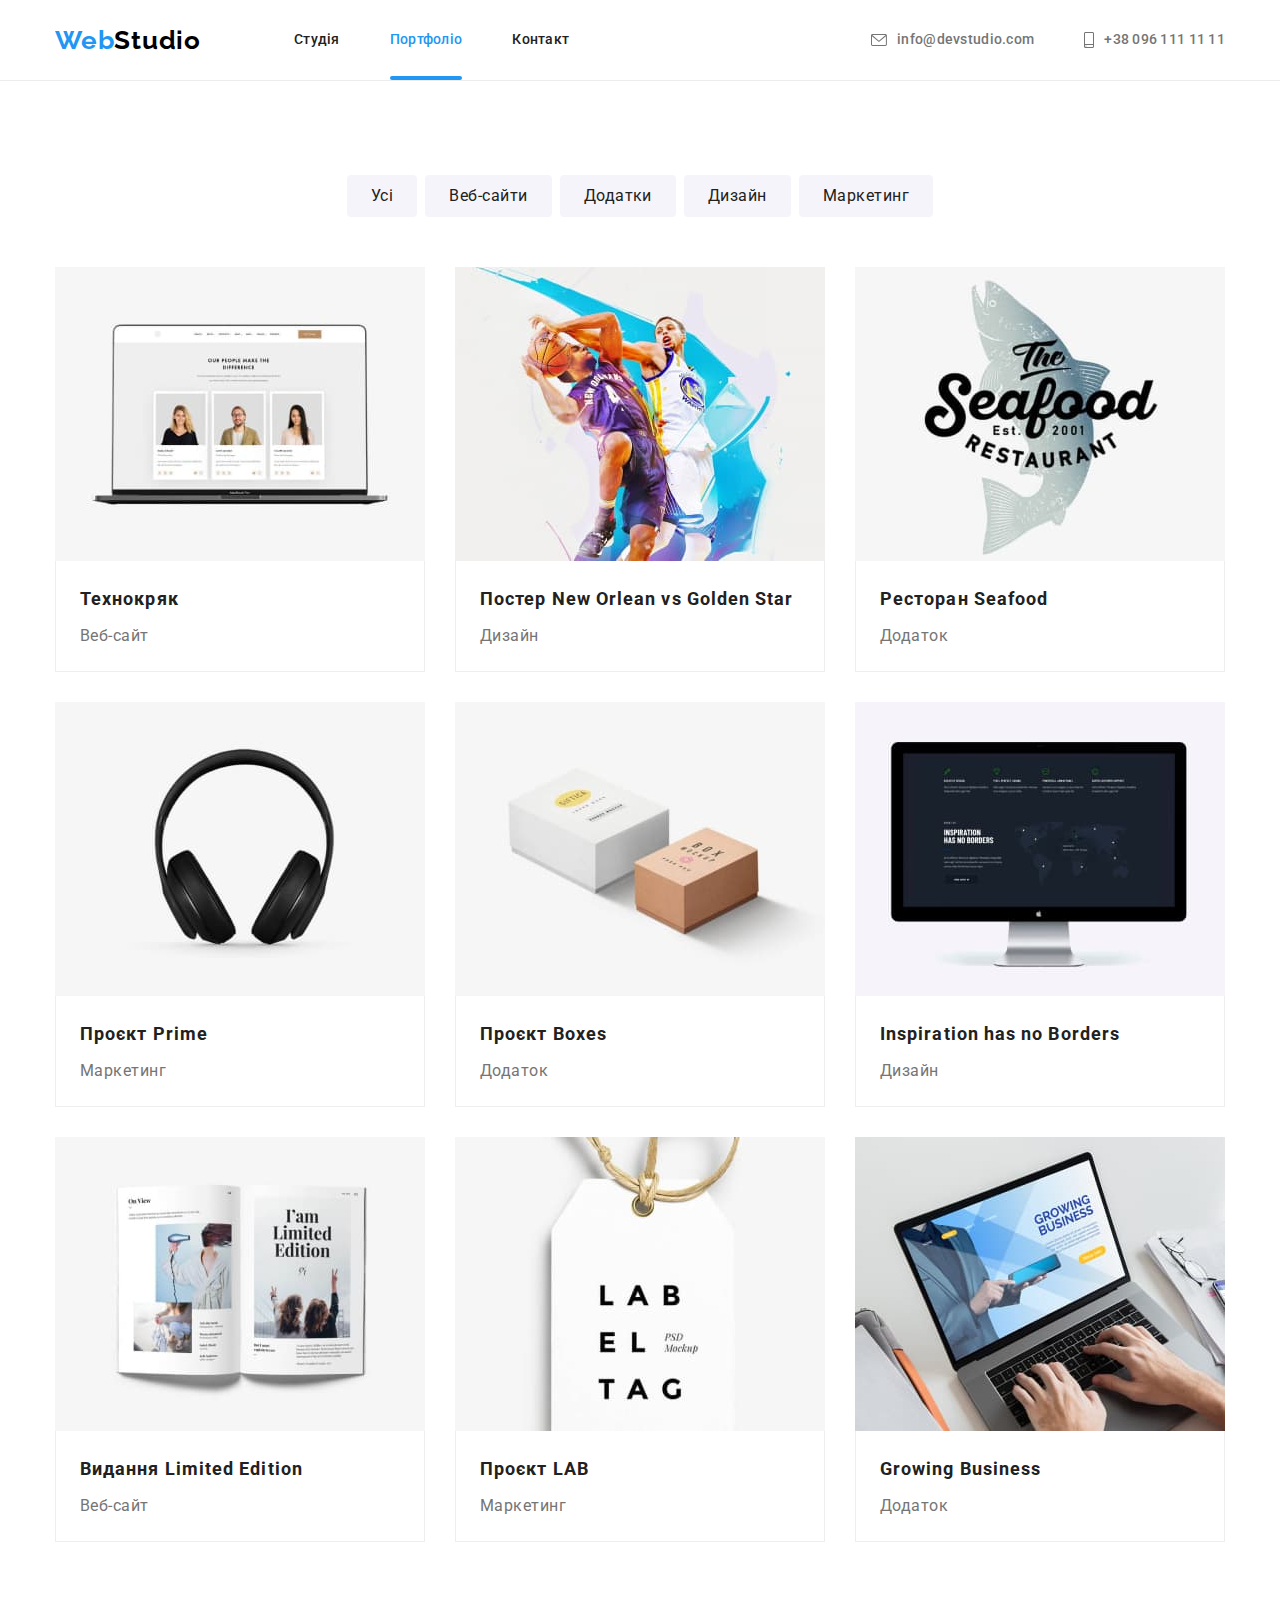
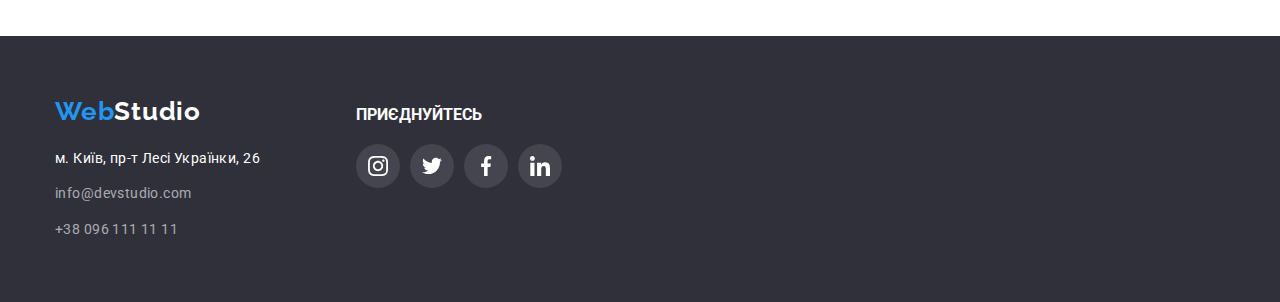
==== portfolio.html @ e5dec864 "new repository created" ====
<!DOCTYPE html>
<html lang="uk">
  <head>
    <meta charset="UTF-8">
    <meta http-equiv="X-UA-Compatible" content="IE=edge">
    <meta name="viewport" content="width=device-width, initial-scale=1.0">
    <title>Document</title>
    <link rel="stylesheet" href="https://cdnjs.cloudflare.com/ajax/libs/modern-normalize/1.1.0/modern-normalize.min.css">
    <link href="https://fonts.googleapis.com/css2?family=Raleway:wght@700&family=Roboto:wght@400;500;700;900&display=swap" rel="stylesheet">
    <link rel="stylesheet" href="./css/styles.css">
</head>
  <body>
    <header class="header">
      <div class="container header-page">
        <nav class="navigation">
          <a class="logo header-logo" href="">Web<span class="logo-span">Studio</span></a>
          <ul class="nav-list list">
            <li class="head-item"><a class="nav-list-item link" href="./index.html">Студія</a></li>
            <li class="head-item"><a class="nav-list-item link current" href="">Портфоліо</a></li>
            <li><a class="nav-list-item link" href="">Контакт</a></li>
          </ul>
        </nav>

    <!--Contacts-->
    <ul class="list contact-list">
      <li class="head-item">
        <a class="contact-mail link" href="mailto:info@devstudio.com">
          <svg class="contact-list-icon envelope" width="16" height="12">
            <use href="./images/svg/sprite.svg#icon-envelope"></use>
          </svg>
          info@devstudio.com</a>
      </li>
      <li>
        <a class="contact-number link" href="tel:+380961111111">
          <svg class="contact-list-icon smartphone" width="10" height="16">
            <use href="./images/svg/sprite.svg#icon-smartphone"></use>
          </svg>
          +38 096 111 11 11</a>
      </li>
    </ul>
      </div>
    </header>

    <main>
    <section class="section">
      <div class="container">
        <h1 class="visually-hidden">Portfolio</h1>
        <h2 class="visually-hidden"> Portfolio filter</h2>

      <ul class="list list-flex filter-list">
        <li class="filter-list-item">
          <button class="btn-filter"type="button">Усі</button>
        </li>
        <li class="filter-list-item">
          <button class="btn-filter"type="button">Веб-сайти</button>
        </li>
        <li class="filter-list-item">
          <button class="btn-filter"type="button">Додатки</button>
        </li>
        <li class="filter-list-item">
          <button class="btn-filter"type="button">Дизайн</button>
        </li>
        <li class="filter-list-item">
          <button class="btn-filter"type="button"                                                                                                                                                                                                                                                                                           >Маркетинг</button>
        </li>
      </ul>

      <h2 class="visually-hidden">Potrfolio menu</h2>

        <ul class="list list-flex portfolio-list">
          <li class="portfolio-list-item">
            <a class="portfolio-list-link link" href="">
              <div class="portfolio-image">
                <img src="./images/Technokriak.jpg" width="370" alt="Технокряк">
                <div class="portfolio-overlay">
                  <p>Ресурс пропонує комплексні пропозиції з різним рівнем функціоналу та сервісів. Все це дозволить відвідувачу отримати вичерпні відомості про компанію чи приватну особу.</p>
                </div>
              </div>
              <div class="portfolio-desc">
                <h3 class="desc-title">Технокряк</h3>
                <p class="desc-title-text">Веб-сайт</p>
              </div>
            </a>
          </li>
          <li class="portfolio-list-item">
            <a class="portfolio-list-link link" href="">
              <div class="portfolio-image">
                <img src="./images/Poster.jpg" width="370" alt="Постер  New Orlean vs Golden Star">
              <div class="portfolio-overlay">
                <p>Ресурс пропонує комплексні пропозиції з різним рівнем функціоналу та сервісів. Все це дозволить відвідувачу отримати вичерпні відомості про компанію чи приватну особу.</p>
              </div>
              </div>
              <div class="portfolio-desc">
                <h3 class="desc-title">Постер New Orlean vs Golden Star</h3>
                <p class="desc-title-text">Дизайн</p>
              </div>
            </a>
          </li>
          <li class="portfolio-list-item">
            <a class="portfolio-list-link link" href="">
              <div class="portfolio-image">
                <img src="./images/Restaurant.jpg" width="370" alt="Ресторан Seafood">
              <div class="portfolio-overlay">
                <p>Ресурс пропонує комплексні пропозиції з різним рівнем функціоналу та сервісів. Все це дозволить відвідувачу отримати вичерпні відомості про компанію чи приватну особу.</p>
              </div>
              </div>
              <div class="portfolio-desc">
                <h3 class="desc-title">Ресторан Seafood</h3>
                <p class="desc-title-text">Додаток</p>
              </div>
            </a>
          </li>
          <li class="portfolio-list-item">
            <a class="portfolio-list-link link" href="">
              <div class="portfolio-image">
                <img src="./images/Project-prime.jpg" width="370" alt="Проєкт Prime">
              <div class="portfolio-overlay">
                <p>Ресурс пропонує комплексні пропозиції з різним рівнем функціоналу та сервісів. Все це дозволить відвідувачу отримати вичерпні відомості про компанію чи приватну особу.</p>
              </div>
              </div>
              <div class="portfolio-desc">
                <h3 class="desc-title">Проєкт Prime</h3>
                <p class="desc-title-text">Маркетинг</p>
              </div>
            </a>
          </li>
          <li class="portfolio-list-item">
            <a class="portfolio-list-link link" href="">
              <div class="portfolio-image">
                <img src="./images/Project-boxes.jpg" width="370" alt="Проєкт Boxes">
              <div class="portfolio-overlay">
                <p>Ресурс пропонує комплексні пропозиції з різним рівнем функціоналу та сервісів. Все це дозволить відвідувачу отримати вичерпні відомості про компанію чи приватну особу.</p>
              </div>
              </div>
              <div class="portfolio-desc">
                <h3 class="desc-title">Проєкт Boxes</h3>
                <p class="desc-title-text">Додаток</p>
              </div>
            </a>
          </li>
          <li class="portfolio-list-item">
            <a class="portfolio-list-link link" href="">
              <div class="portfolio-image">
                <img src="./images/Inspiration.jpg" width="370" alt="Inspiration has no Borders">
              <div class="portfolio-overlay">
                <p>Ресурс пропонує комплексні пропозиції з різним рівнем функціоналу та сервісів. Все це дозволить відвідувачу отримати вичерпні відомості про компанію чи приватну особу.</p>
              </div>
              </div>
              <div class="portfolio-desc">
                <h3 class="desc-title">Inspiration has no Borders</h3>
                <p class="desc-title-text">Дизайн</p>
              </div>
            </a>
          </li>
          <li class="portfolio-list-item">
            <a class="portfolio-list-link link" href="">
              <div class="portfolio-image">
                <img src="./images/Limited-edition.jpg" width="370" alt="Видання Limited Edition">
              <div class="portfolio-overlay">
                <p>Ресурс пропонує комплексні пропозиції з різним рівнем функціоналу та сервісів. Все це дозволить відвідувачу отримати вичерпні відомості про компанію чи приватну особу.</p>
              </div>
              </div>
              <div class="portfolio-desc">
                <h3 class="desc-title">Видання Limited Edition</h3>
                <p class="desc-title-text">Веб-сайт</p>
              </div>
            </a>
          </li>
          <li class="portfolio-list-item">
            <a class="portfolio-list-link link" href="">
              <div class="portfolio-image">
                <img src="./images/Project-LAB.jpg" width="370" alt="Проєкт LAB">
              <div class="portfolio-overlay">
                <p>Ресурс пропонує комплексні пропозиції з різним рівнем функціоналу та сервісів. Все це дозволить відвідувачу отримати вичерпні відомості про компанію чи приватну особу.</p>
              </div>
              </div>
              <div class="portfolio-desc">
                <h3 class="desc-title">Проєкт LAB</h3>
                <p class="desc-title-text">Маркетинг</p>
              </div>
            </a>
          </li>
          <li class="portfolio-list-item">
            <a class="portfolio-list-link link" href="">
              <div class="portfolio-image">
                <img src="./images/Growing-business.jpg" width="370" alt="Growing Business">
              <div class="portfolio-overlay">
                <p>Ресурс пропонує комплексні пропозиції з різним рівнем функціоналу та сервісів. Все це дозволить відвідувачу отримати вичерпні відомості про компанію чи приватну особу.</p>
              </div>
              </div>
              <div class="portfolio-desc">
                <h3 class="desc-title">Growing Business</h3>
                <p class="desc-title-text">Додаток</p>
              </div>
            </a>
          </li>
        </ul>
      </div>
    </section>
    </main>

    <footer class="footer">
      <div class="container footer-container">
        <div class="footer-contact">
          <a class="logo logo-footer" href="">Web<span class="logo-span">Studio</span></a>
           <address class="contact-box">
            <ul class="list">
              <li class="footer-list-item">
                <a class="address link" href="https://goo.gl/maps/rPGG4V1VkysSoRD67" target="_blank" rel="noopener noreferrer">м. Київ, пр-т Лесі Українки, 26</a>
              </li>
              <li class="footer-list-item">
                <a class="footer-mail link" href="mailto:info@devstudio.com">info@devstudio.com</a>
              </li>
              <li>
                <a class="footer-number link" href="tel:+380961111111">+38 096 111 11 11</a>
              </li>
            </ul>
          </address>
        </div>
          <div class="join">
            <h3 class="desc-title-footer">ПРИЄДНУЙТЕСЬ</h3>
          <ul class="social-list-footer list">
            <li class="social-list-item-footer">
              <a class="social-list-link-footer" href="">
                <svg class="social-list-icon-footer" width="20" height="20">
                  <use href="./images/svg/sprite.svg#icon-instagram"></use>
                </svg>
              </a>
            </li>
            <li class="social-list-item-footer">
              <a class="social-list-link-footer" href="">
                <svg class="social-list-icon-footer" width="20" height="20">
                  <use href="./images/svg/sprite.svg#icon-twitter"></use>
                </svg>
              </a>
            </li>
            <li class="social-list-item-footer">
              <a class="social-list-link-footer" href="">
                <svg class="social-list-icon-footer" width="20" height="20">
                  <use href="./images/svg/sprite.svg#icon-facebook"></use>
                </svg>
              </a>
            </li>
            <li class="social-list-item-footer">
              <a class="social-list-link-footer" href="">
                <svg class="social-list-icon-footer" width="20" height="20">
                  <use href="./images/svg/sprite.svg#icon-linkedin"></use>
                </svg>
              </a>
            </li>
          </ul>
          </div>
      </div>
    </footer>
  </body>
</html>
---- css/styles.css ----
.list {
    list-style: none;
}

.link {
    text-decoration: none;
}
.logo {
    text-decoration: none;
}

h1, h2, h3, h4, p {
    margin-top: 0;
    margin-bottom: 0;
}

ul {
    margin-top: 0;
    margin-bottom: 0;
    padding-left: 0;
}

img {
    display: block;
}

:root {
    --primary-text-color: #212121;
    --secondary-text-color: #757575;
    --dark-theme-text-color: #FFFFFF;
    --accent-color:#2196F3;
}
body {
    background-color: var(--dark-theme-text-color);
    font-family: "Roboto", sans-serif;
    color: var(--primary-text-color);
    font-weight: 500;
    font-size: 14px;
}

.container {
    width: 1200px;
    padding-left: 15px;
    padding-right: 15px;
    margin: 0 auto;
}

/* Header start */

.logo {
    font-family: 'Raleway';
    font-weight: 700;
    font-size: 26px;
    line-height: 1.19;
    color: #2196F3;
    letter-spacing: 0.03em;

}

.header-logo{
    margin-right: 93px;
}

.header .navigation .logo-span {
    font-family: 'Raleway';
    font-weight: 700;
    font-size: 26px;
    line-height: 1.19;
    color: #000000;
    letter-spacing: 0.03em;
}

.header {
    border-bottom: 1px solid #ECECEC;
}

.nav-list,
.navigation,    
.contact-list,
.header-page {
    display: flex;
    align-items: center;
}

.head-item {
    margin-right: 50px;
}

.nav-list-item {
    color: var(--primary-text-color);
    line-height: 1.14;
    letter-spacing: 0.02em;

    display: block;
    padding-top: 32px;
    padding-bottom: 32px;

    transition: color 250ms cubic-bezier(0.4, 0, 0.2, 1);
}

.contact-list {
    margin-left: auto;
}


.nav-list-item:hover,
.nav-list-item:focus,
.contact-mail:hover,
.contact-mail:focus,
.contact-number:hover,
.contact-number:focus {
    color: var(--accent-color);
}

.current {
    position: relative;
    display: block;
    color: var(--accent-color);
}

.current::after {
    content: "";
    display: block;
    width: 100%;
    height: 4px;
    border-radius: 2px;
    background-color: var(--accent-color);
    position: absolute;
    left: 0;
    bottom: 0;
    opacity: 1;
    transition: opacity 250ms cubic-bezier(0.4, 0, 0.2, 1);
}


.contact-mail, .contact-number {
    display: flex;
    align-items: center;
    color: var(--secondary-text-color);
    line-height: 1.14;
    letter-spacing: 0.02em;

    transition: color 250ms cubic-bezier(0.4, 0, 0.2, 1);
}

.contact-list-icon {
    margin-right: 10px;
    fill: currentColor;
}


/* Header end */

/* Studio main start */

.visually-hidden {
    position: absolute;
    white-space: nowrap;
    width: 1px;
    height: 1px;
    overflow: hidden;
    border: 0;
    padding: 0;
    clip: rect(0 0 0 0);
    clip-path: inset(50%);
    margin: -1px;
}

.title {
    background-image: linear-gradient(rgba(47, 48, 58, 0.4), rgba(47, 48, 58, 0.4)), url("../images/bg.main.jpg");
    background-repeat: no-repeat;
    max-width: 1600px;
    margin: 0px auto;
    padding-top: 200px;
    padding-bottom: 200px;
    justify-content: center;
    background-color: #2F303A;
}


.main-title {
    color: var(--dark-theme-text-color);
    font-weight: 900;
    font-size: 44px;
    line-height: 1.36;
    text-align: center;
    letter-spacing: 0.06em;
    text-transform: uppercase;

    width: 700px;
    height: 120px;
    margin-bottom: 30px;
    margin-right: auto;
    margin-left: auto;
}

.button {
    color: var(--dark-theme-text-color);
    background-color: var(--accent-color);
    font-family: inherit;
    font-weight: 700;
    font-size: 16px;
    line-height: 1.87;
    display: flex;
    align-items: center;
    text-align: center;
    letter-spacing: 0.06em;

    min-width: 200px;
    border: 1px solid var(--accent-color);
    border-radius: 4px;
    justify-content: center;
    margin-right: auto;
    margin-left: auto;
    padding: 10px 24px;
}


.section {
    padding-top: 94px;
    padding-bottom: 94px;
}

.section-req{
    padding-top: 94px;
}

.list-flex {
    display: flex;
}

.req-list-item:not(:last-child) {
    margin-right: 30px;
}

.req-list-item {
    width: 270px;

}

.req-icon-box {
    display: flex;
    margin-bottom: 30px;
    background-color: #F5F4FA;
    align-items: center;
    justify-content: center;
    width: 270px;
    height: 120px;
}

.req-list-icon {
    display: block;
}

.img-list-item:not(:last-child) {
    margin-right: 30px;
}

.img-list-item {
    position: relative;
}

.app-title {
    position: absolute;
    display: block;
    width: 100%;
    height: 70px;
    left: 0;
    bottom: 0;
    background-color: rgba(47, 48, 58, 0.8);
    color: var(--dark-theme-text-color);
    font-weight: 700;
    line-height: 1.14;
    font-size: 14px;
    text-transform: uppercase;
    letter-spacing: 0.03em;
    text-align: center;
    padding-top: 27px;
}


.list>.desc-title {
    color: var(--primary-text-color);
    font-weight: 700;
    line-height: 1.14;
    font-size: 14px;
    text-transform: uppercase;
    letter-spacing: 0.03em;
}

.desc-title {
    margin-bottom: 10px;
}



.description {
    color: var(--secondary-text-color);
    font-weight: 400;
    line-height: 1.71;
    letter-spacing: 0.03em;
}

.section-title {
    color: var(--primary-text-color);
    font-weight: 700;
    font-size: 36px;
    line-height: 1.16;
    text-align: center;
    letter-spacing: 0.03em;

    margin-bottom: 50px;
}

.hero {
    background: #F5F4FA;
}

.hero-desc{
    padding: 30px;

}

.hero-list-item {
    background: #FFFFFF;
    box-shadow: 0px 1px 3px rgba(0, 0, 0, 0.12), 0px 1px 1px rgba(0, 0, 0, 0.14), 0px 2px 1px rgba(0, 0, 0, 0.2);
}

.hero-list-item:not(:last-child) {
    margin-right: 30px;
}

.hero-list-name {
    color: var(--primary-text-color);
    font-size: 16px;
    font-weight: 500;
    line-height: 1.18;
    text-align: center;
    letter-spacing: 0.03em;

    margin-bottom: 10px;
}

.hero-list-title {
    color: var(--secondary-text-color);
    font-weight: 400;
    font-size: 16px;
    line-height: 1.18;
    text-align: center;
    letter-spacing: 0.03em;
    margin-bottom: 16px;
}

.social-list-link {
    display: flex;
    align-items: center;
    justify-content: center;
    width: 44px;
    height: 44px;
    background-color: none;
    border-radius: 50%;

    transition: background-color 250ms cubic-bezier(0.4, 0, 0.2, 1);
}

.social-list-item:not(:last-child) {
    margin-right: 10px;
}

.social-list {
    display: flex;
    align-items: center;
}

.social-list-icon {
    fill: #AFB1B8;
    transition: fill 250ms cubic-bezier(0.4, 0, 0.2, 1);
}

.social-list-link:hover,
.social-list-link:focus {
    background-color: var(--accent-color);
}

.social-list-link:hover .social-list-icon,
.social-list-link:focus .social-list-icon {
    fill: var(--dark-theme-text-color);
}


.client-list {
    display: flex;
}

.client-list-item {
    display: flex;
    width: 170px;
    height: 92px;
    align-items: center;
    justify-content: center;
    background-color: none;
    border-radius: 4px;
}

.client-list-link {
    display: flex;
    width: 100%;
    height: 100%;
    justify-content: center;
    align-items: center;
    border: 1px solid #AFB1B8;

    transition: border-color 250ms cubic-bezier(0.4, 0, 0.2, 1);
}

.client-list-link:hover,
.client-list-link:focus {
    border-color: var(--accent-color);
}

.client-list-icon {
    transition: fill 250ms cubic-bezier(0.4, 0, 0.2, 1);
}

.client-list-link:hover .client-list-icon,
.client-list-link:focus .client-list-icon {
    fill: var(--accent-color);
}

.client-list-item:not(:last-child) {
    margin-right: 30px;
}

.client-list-icon {
    fill: #AFB1B8;
}


    /* backdrop & modal window */

.backdrop {
    position: fixed;
    top: 0;
    left: 0;
    width: 100%;
    height: 100%;
    background-color: rgba(0, 0, 0, 0.2);

    opacity: 1;

    transition: opacity 250ms cubic-bezier(0.4, 0, 0.2, 1), visibility 250ms cubic-bezier(0.4, 0, 0.2, 1);
}

.backdrop.is-hidden {
    visibility: hidden;
    opacity: 0;
    pointer-events: none;
}


.modal {
    width: 528px;
    height: 581px;
    background-color: var(--dark-theme-text-color);
    position: absolute;
    top: 50%;
    left: 50%;
    transform: translate(-50%, -50%);

    transition: transform 250ms cubic-bezier(0.4, 0, 0.2, 1);

}

.backdrop.is-hidden .modal {
    transform: translate(-50%, -50%) scale(0.6);
}

.button-close {
    display: flex;
    align-items: center;
    justify-content: center;
    position: absolute;
    top: 6px;
    right: 6px;
    width: 30px;
    height: 30px;
    background-color: var(--dark-theme-text-color);
    border-radius: 50%;
    border: 1px solid rgba(0, 0, 0, 0.1);
    cursor: pointer;
}

.close {
    fill: #000000;
}

    /* backdrop & modal window */

/* Studio main end */

/* Portfolio main start */

.btn-filter {
    background-color: #F5F4FA;
    color: var(--primary-text-color);
    font-size: 16px;
    line-height: 1.62;
    text-align: center;
    letter-spacing: 0.03em;

    min-width: 50px;
    border-radius: 4px;
    border-color: transparent;
    padding: 6px 22px;

    transition: color 250ms cubic-bezier(0.4, 0, 0.2, 1), background-color 250ms cubic-bezier(0.4, 0, 0.2, 1), box-shadow 250ms cubic-bezier(0.4, 0, 0.2, 1);
}

.btn-filter:hover,
.btn-filter:focus {
    color: var(--dark-theme-text-color);
    background-color: var(--accent-color);
    box-shadow: 0px 3px 1px rgba(0, 0, 0, 0.1), 0px 1px 2px rgba(0, 0, 0, 0.08), 0px 2px 2px rgba(0, 0, 0, 0.12);
}

.portfolio-list{
    flex-wrap: wrap;
}

.portfolio-list-item {
    width:calc((100% - 60px) / 3);
    margin-right: 30px;
    margin-bottom: 30px;

}

.portfolio-list-link {
    display: block;

    transition: box-shadow 250ms cubic-bezier(0.4, 0, 0.2, 1);
}

.portfolio-list-link:hover,
.portfolio-list-link:focus {
    box-shadow: 0px 1px 1px rgba(0, 0, 0, 0.12), 0px 4px 4px rgba(0, 0, 0, 0.06), 1px 4px 6px rgba(0, 0, 0, 0.16);
}

.portfolio-list-item:nth-child(3n){
    margin-right: 0;
}

.portfolio-list-item:nth-last-child(-n+3){
    margin-bottom: 0;
}

.portfolio-image {
    position: relative;
    overflow: hidden;
}

.portfolio-overlay {
    position: absolute;
    bottom: 0;
    left: 0;
    width: 100%;
    height: 100%;
    background-color: rgba(33, 150, 243, 0.9);
    color: var(--dark-theme-text-color);
    font-weight: 400;
    font-size: 18px;
    line-height: 1.5;
    letter-spacing: 0.03em;
    padding: 63px 24px;


    transform: translateY(100%);
    transition: transform 250ms cubic-bezier(0.4, 0, 0.2, 1), opacity 250ms cubic-bezier(0.4, 0, 0.2, 1);
    opacity: 0;
}

.portfolio-list-item:hover .portfolio-overlay {
    transform: translateY(0);
    opacity: 1;
}


.portfolio-desc{
    padding: 20px 24px;
    border-right: 1px solid #EEEEEE;
    border-left: 1px solid #EEEEEE;
    border-bottom: 1px solid #EEEEEE;
}

.portfolio-list-item .desc-title {
    color: var(--primary-text-color);
    font-weight: 700;
    font-size: 18px;
    line-height: 2;
    letter-spacing: 0.06em;

    margin-bottom: 4px;
}

.filter-list{
    justify-content: center;
    margin-bottom: 50px;
}

.filter-list-item:not(:last-child) {
    margin-right: 8px;
}


.desc-title-text {
    color: var(--secondary-text-color);
    font-weight: 400;
    font-size: 16px;
    line-height: 1.87;
    letter-spacing: 0.03em;
}



/* Portfolio main end */

/* Footer start */

.footer {
    background: #2F303A;
    padding-top: 60px;
    padding-bottom: 60px;
}


.footer .logo-span {
    font-family: 'Raleway';
    font-weight: 700;
    font-size: 26px;
    line-height: 1.19;
    letter-spacing: 0.03em;
    color: var(--dark-theme-text-color);
    
}

.contact-box{
    margin-top: 20px;
    width: 231px;
}

.footer-contact {
    display: block;
    justify-content: center;
    margin-right: 70px;
}

.address {
    font-style: normal;
    font-weight: 400;
    line-height: 1.71;
    color: #FFFFFF;
    letter-spacing: 0.03em;
}

.footer-mail, .footer-number {
    font-style: normal;
    font-weight: 400;
    line-height: 1.71;
    letter-spacing: 0.03em;
    color: rgba(255, 255, 255, 0.6);

    transition: color 250ms cubic-bezier(0.4, 0, 0.2, 1);
}

.footer-list-item{
    margin-bottom: 12px;
}

.footer-mail:hover,
.footer-mail:focus,
.footer-number:hover,
.footer-number:focus {
    color: var(--accent-color);
}

.footer-container {
    display: flex;
    align-items: baseline;
}

.join {
display: block;
justify-content: center;
}

.social-list-link-footer {
    display: flex;
    align-items: center;
    justify-content: center;
    width: 44px;
    height: 44px;
    border-radius: 50%;
    background-color: rgba(255, 255, 255, 0.1);

    transition: background-color 250ms cubic-bezier(0.4, 0, 0.2, 1);
}

.social-list-item-footer:not(:last-child) {
    margin-right: 10px;
}

.social-list-footer {
    display: flex;

}

.social-list-icon-footer {
    fill: var(--dark-theme-text-color);
}

.social-list-link-footer:hover,
.social-list-link-footer:focus {
    background-color: var(--accent-color);
}

.desc-title-footer {
    color: #FFFFFF;
    margin-bottom: 20px;
}

/* Footer end */
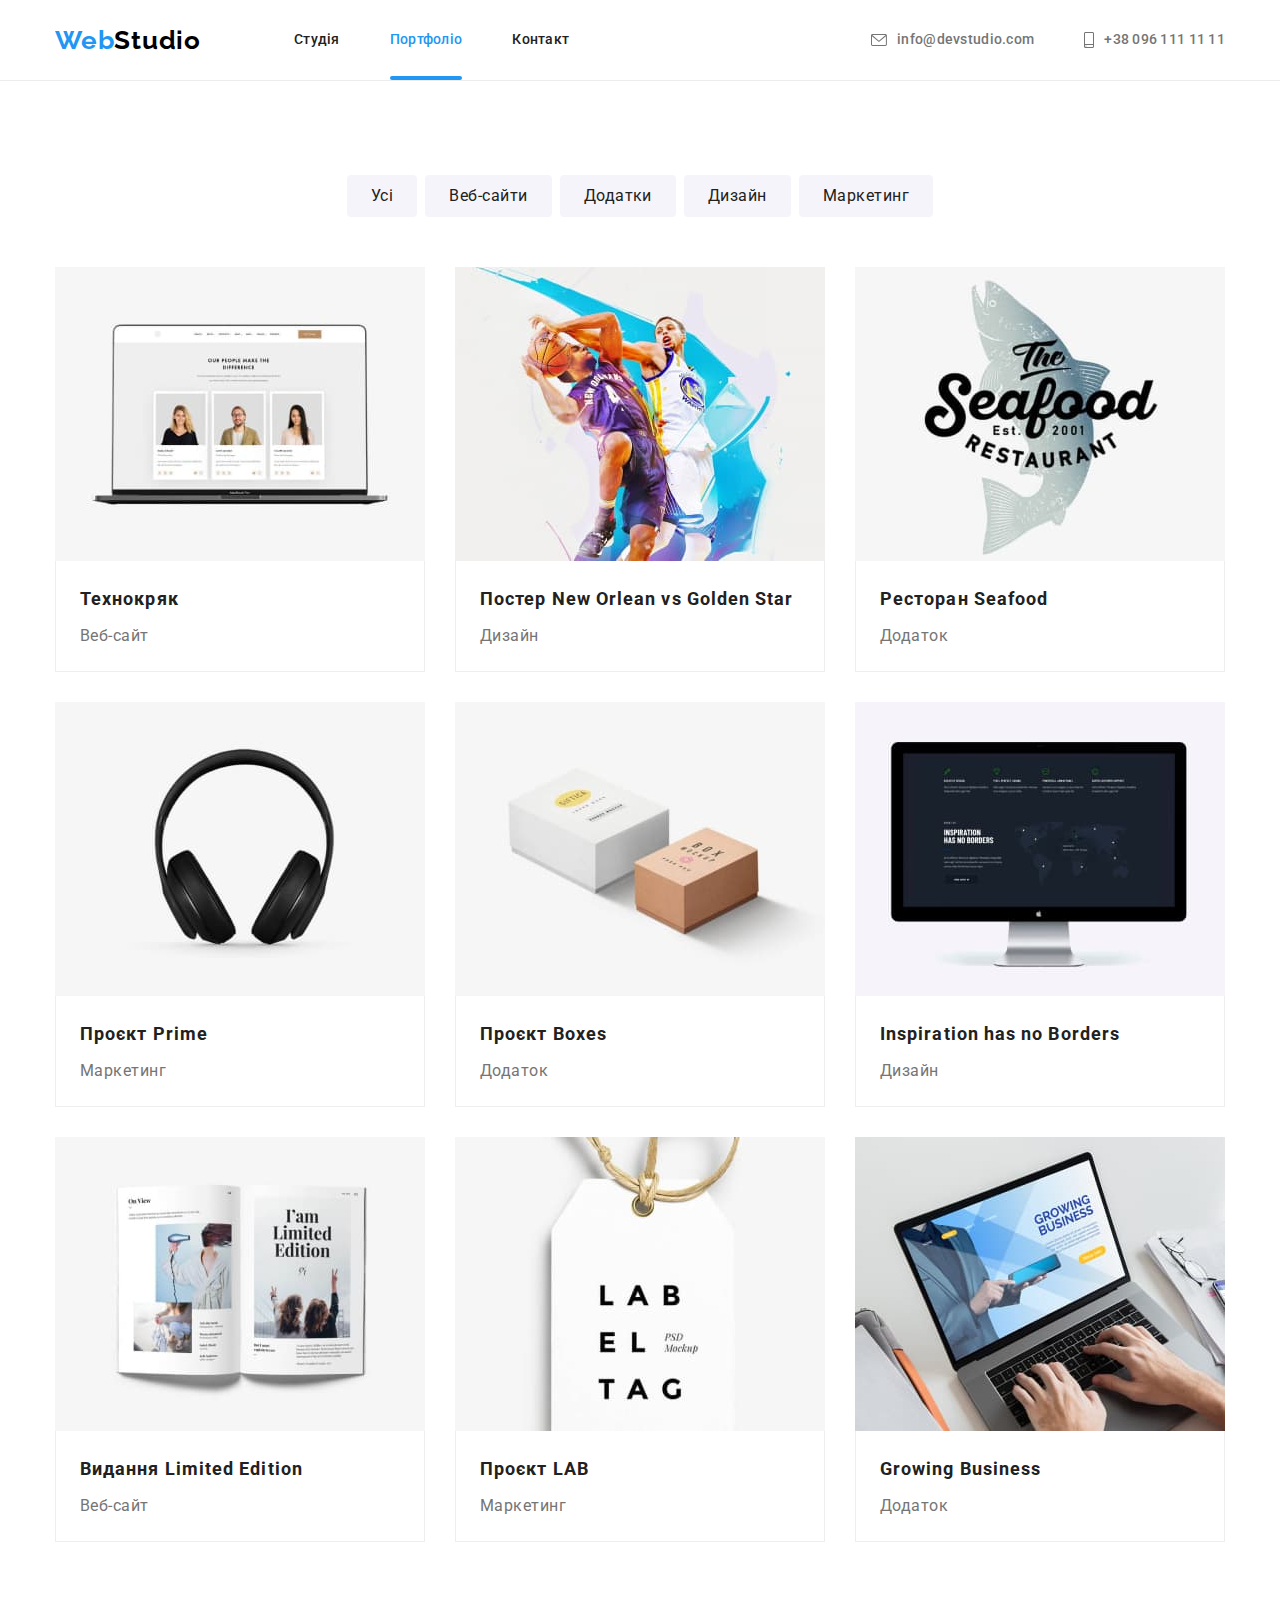
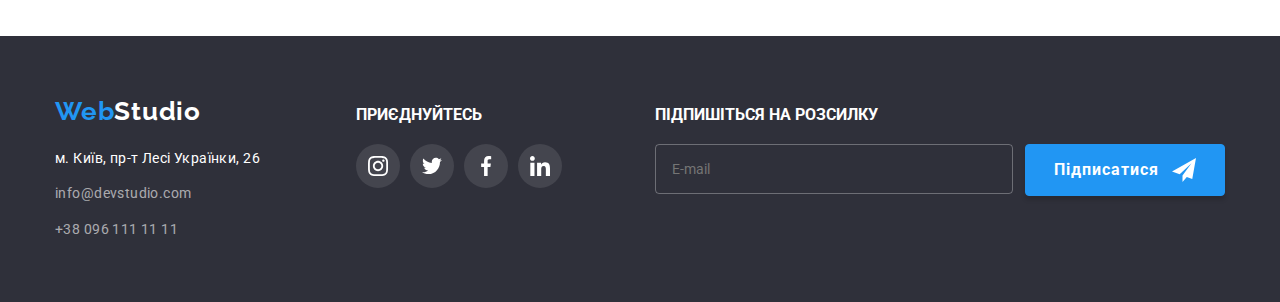
==== commit bd93029e: "footer form done" ====
--- a/portfolio.html
+++ b/portfolio.html
@@ -250,6 +250,17 @@
             </li>
           </ul>
           </div>
+          <div class="subscription">
+            <h3 class="desc-title-footer">ПІДПИШІТЬСЯ НА РОЗСИЛКУ</h3>
+            <div class="subscription-block">
+              <input type="email" class="subscription-email" name="subscription-email" placeholder="E-mail">
+              <button type="submit" class="btn-subscription-footer button">Підписатися
+              <svg class="subscription-icon-send" width="24" height="24">
+                <use href="./images/svg/sprite.svg#icon-send"></use>
+              </svg>
+            </button>
+            </div>
+          </div>
       </div>
     </footer>
   </body>
--- a/css/styles.css
+++ b/css/styles.css
@@ -209,10 +209,11 @@
     min-width: 200px;
     border: 1px solid var(--accent-color);
     border-radius: 4px;
-    justify-content: center;
     margin-right: auto;
     margin-left: auto;
     padding: 10px 24px;
+
+    cursor: pointer;
 }
 
 
@@ -690,7 +691,53 @@
 .join {
 display: block;
 justify-content: center;
-}
+margin-right: 93px;
+}
+
+.subscription {
+display: block;
+justify-content: center;
+
+}
+
+.subscription-email {
+    width: 358px;
+    height: 50px;
+    padding-left: 16px;
+    margin-right: 12px;
+    border-radius: 4px;
+    border: 1px solid rgba(255, 255, 255, 0.3);
+    background-color: transparent;
+}
+
+.btn-subscription-footer {
+    position: relative;
+    padding-left: 28px;
+    text-align: left;
+    box-shadow: 0px 4px 4px rgba(0, 0, 0, 0.15);
+
+}
+
+.subscription-block {
+    display: flex;
+}
+
+.subscription-icon-send {
+    position: absolute;
+    top: 13px;
+    right: 28px;
+    margin-bottom: 13px;
+    margin-left: 10px;
+    fill: #FFFFFF;
+}
+
+/* .placeholder-email {
+    font-weight: 400;
+    font-size: 16px;
+    line-height: 1.25;
+    color: rgba(255, 255, 255, 0.6);
+    letter-spacing: 0.03em;
+} */
 
 .social-list-link-footer {
     display: flex;
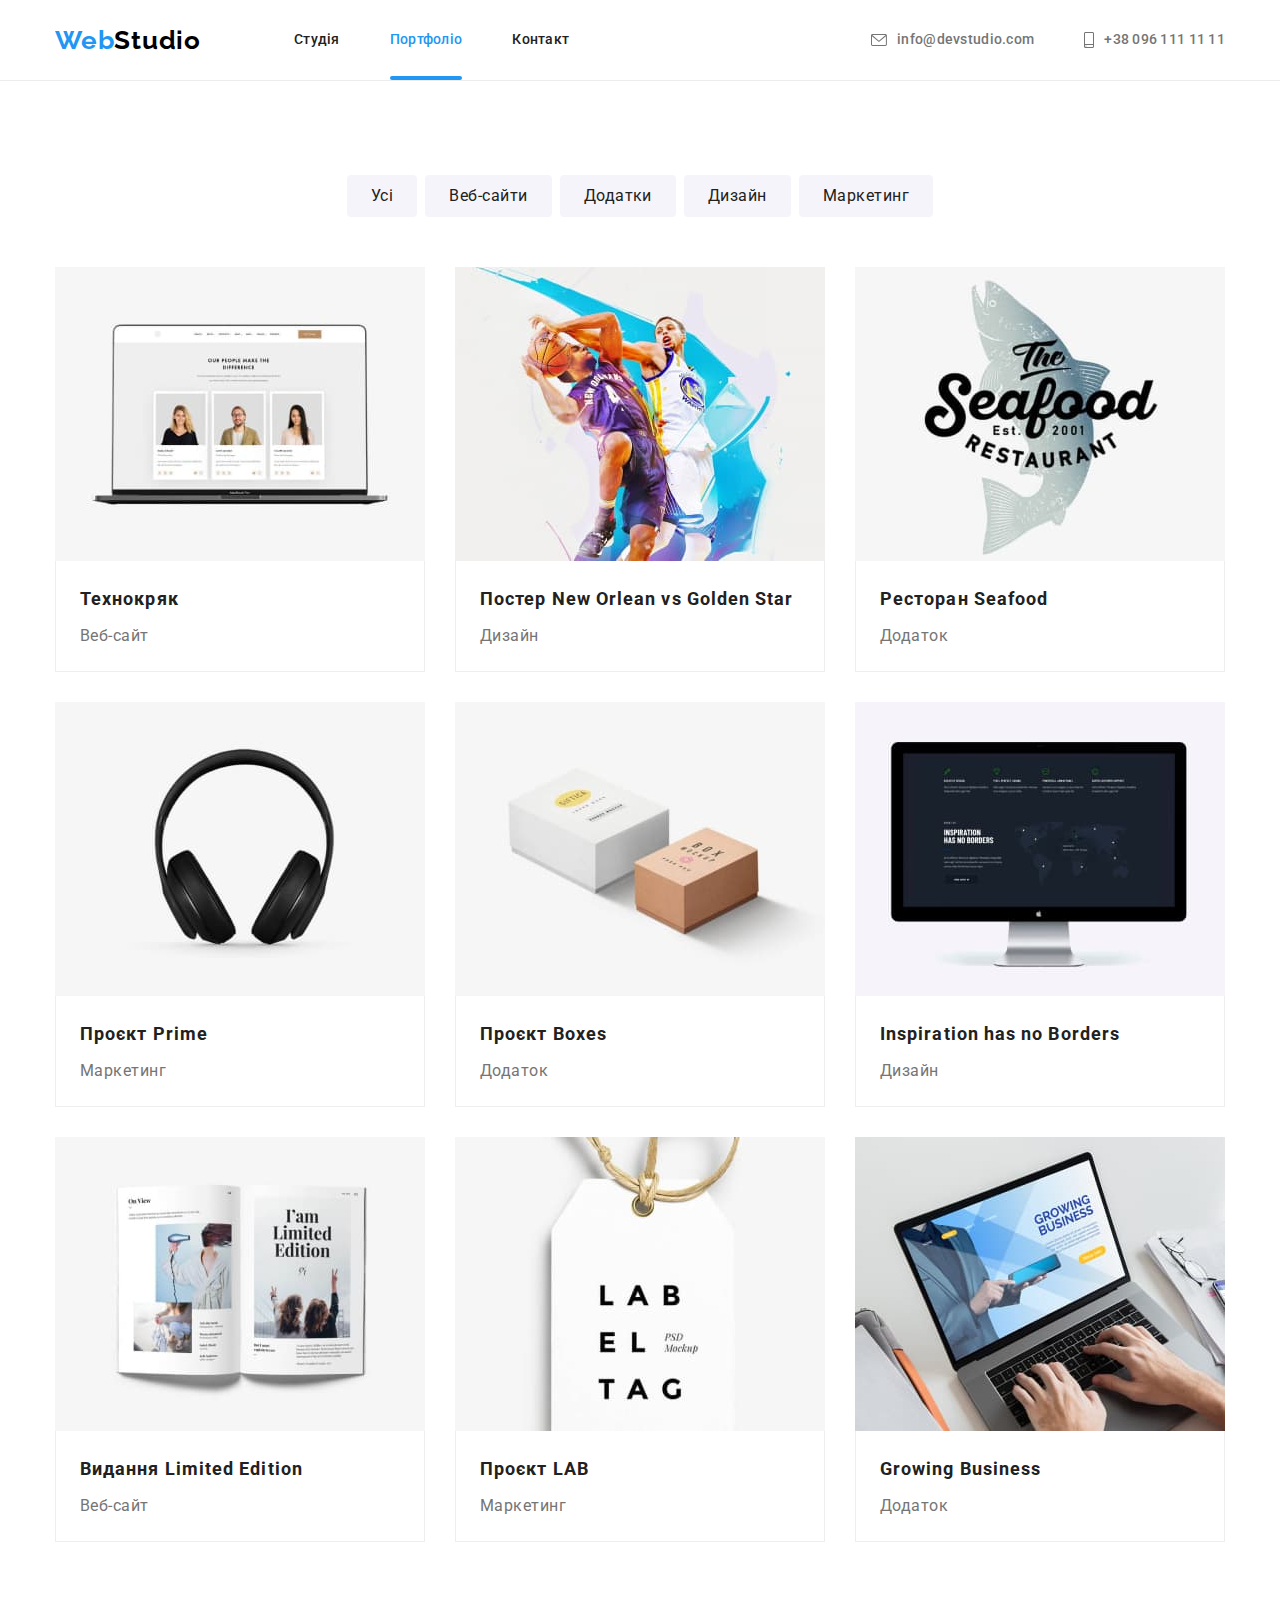
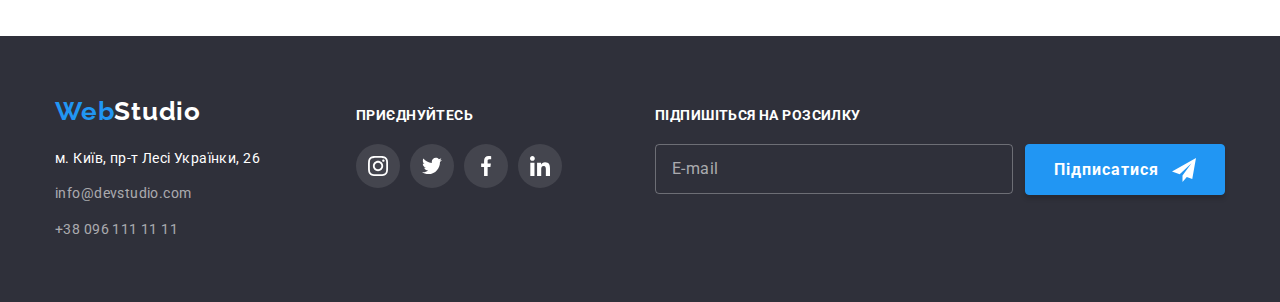
==== commit eb9e2275: "modal form creation" ====
--- a/portfolio.html
+++ b/portfolio.html
@@ -250,8 +250,8 @@
             </li>
           </ul>
           </div>
-          <div class="subscription">
-            <h3 class="desc-title-footer">ПІДПИШІТЬСЯ НА РОЗСИЛКУ</h3>
+          <form class="subscription">
+            <p class="desc-title-footer">ПІДПИШІТЬСЯ НА РОЗСИЛКУ</p>
             <div class="subscription-block">
               <input type="email" class="subscription-email" name="subscription-email" placeholder="E-mail">
               <button type="submit" class="btn-subscription-footer button">Підписатися
@@ -260,7 +260,7 @@
               </svg>
             </button>
             </div>
-          </div>
+          </form>
       </div>
     </footer>
   </body>
--- a/css/styles.css
+++ b/css/styles.css
@@ -460,9 +460,13 @@
 
 
 .modal {
+    /* display: flex;
+    justify-content: center; */
     width: 528px;
     height: 581px;
+    padding: 40px;
     background-color: var(--dark-theme-text-color);
+
     position: absolute;
     top: 50%;
     left: 50%;
@@ -495,6 +499,77 @@
     fill: #000000;
 }
 
+.modal-form-field {
+    display: block;
+}
+
+.modal-form-field-title {
+    font-weight: 700;
+    font-size: 20px;
+    line-height: 1.15;
+    color: var(--primary-text-color);
+    letter-spacing: 0.03em;
+    text-align: center;
+
+    margin-bottom: 12px;
+}
+
+.modal-form-input {
+    width: 100%;
+    margin-bottom: 10px;
+    height: 40px;
+    border: 1px solid rgba(33, 33, 33, 0.2);
+    border-radius: 4px;
+}
+
+.modal-form-field-desc {
+    display: block;
+    font-weight: 400;
+    font-size: 12px;
+    line-height: 1.16;
+    color: var(--secondary-text-color);
+    letter-spacing: 0.01em;
+    margin-bottom: 4px;
+}
+
+.modal-form-comment {
+    width: 448px;
+    height: 120px;
+    resize: none;
+    border: 1px solid rgba(33, 33, 33, 0.2);
+    border-radius: 4px;
+    padding: 12px 16px;
+    margin-bottom: 20px;
+
+}
+
+.modal-form-comment::placeholder {
+    font-weight: 400;
+    font-size: 12px;
+    line-height: 1.16;
+    color: rgba(117, 117, 117, 0.5);
+}
+
+.modal-form-checkbox-label {
+    display: inline-block;
+    font-weight: 400;
+    font-size: 14px;
+    line-height: 1.71;
+    letter-spacing: 0.01em;
+    color: var(--secondary-text-color);
+    margin-bottom: 30px;
+
+}
+
+.modal-form-checkbox-label::before {
+    display: inline-block;
+    width: 16px;
+    height: 15px;
+    border: ;
+    content: "";
+
+}
+
     /* backdrop & modal window */
 
 /* Studio main end */
@@ -696,7 +771,6 @@
 
 .subscription {
 display: block;
-justify-content: center;
 
 }
 
@@ -707,8 +781,18 @@
     margin-right: 12px;
     border-radius: 4px;
     border: 1px solid rgba(255, 255, 255, 0.3);
+    box-shadow: (0px 4px 4px rgba(0, 0, 0, 0.15));
     background-color: transparent;
 }
+
+.subscription-email::placeholder {
+    font-weight: 400;
+    font-size: 16px;
+    line-height: 1.25;
+    color: rgba(255, 255, 255, 0.6);
+    letter-spacing: 0.03em;
+}
+
 
 .btn-subscription-footer {
     position: relative;
@@ -731,14 +815,6 @@
     fill: #FFFFFF;
 }
 
-/* .placeholder-email {
-    font-weight: 400;
-    font-size: 16px;
-    line-height: 1.25;
-    color: rgba(255, 255, 255, 0.6);
-    letter-spacing: 0.03em;
-} */
-
 .social-list-link-footer {
     display: flex;
     align-items: center;
@@ -770,8 +846,14 @@
 }
 
 .desc-title-footer {
-    color: #FFFFFF;
+    color: var(--dark-theme-text-color);
     margin-bottom: 20px;
+    font-weight: 700;
+    line-height: 1.14;
+    font-size: 14px;
+    text-transform: uppercase;
+    letter-spacing: 0.03em;
+
 }
 
 /* Footer end */